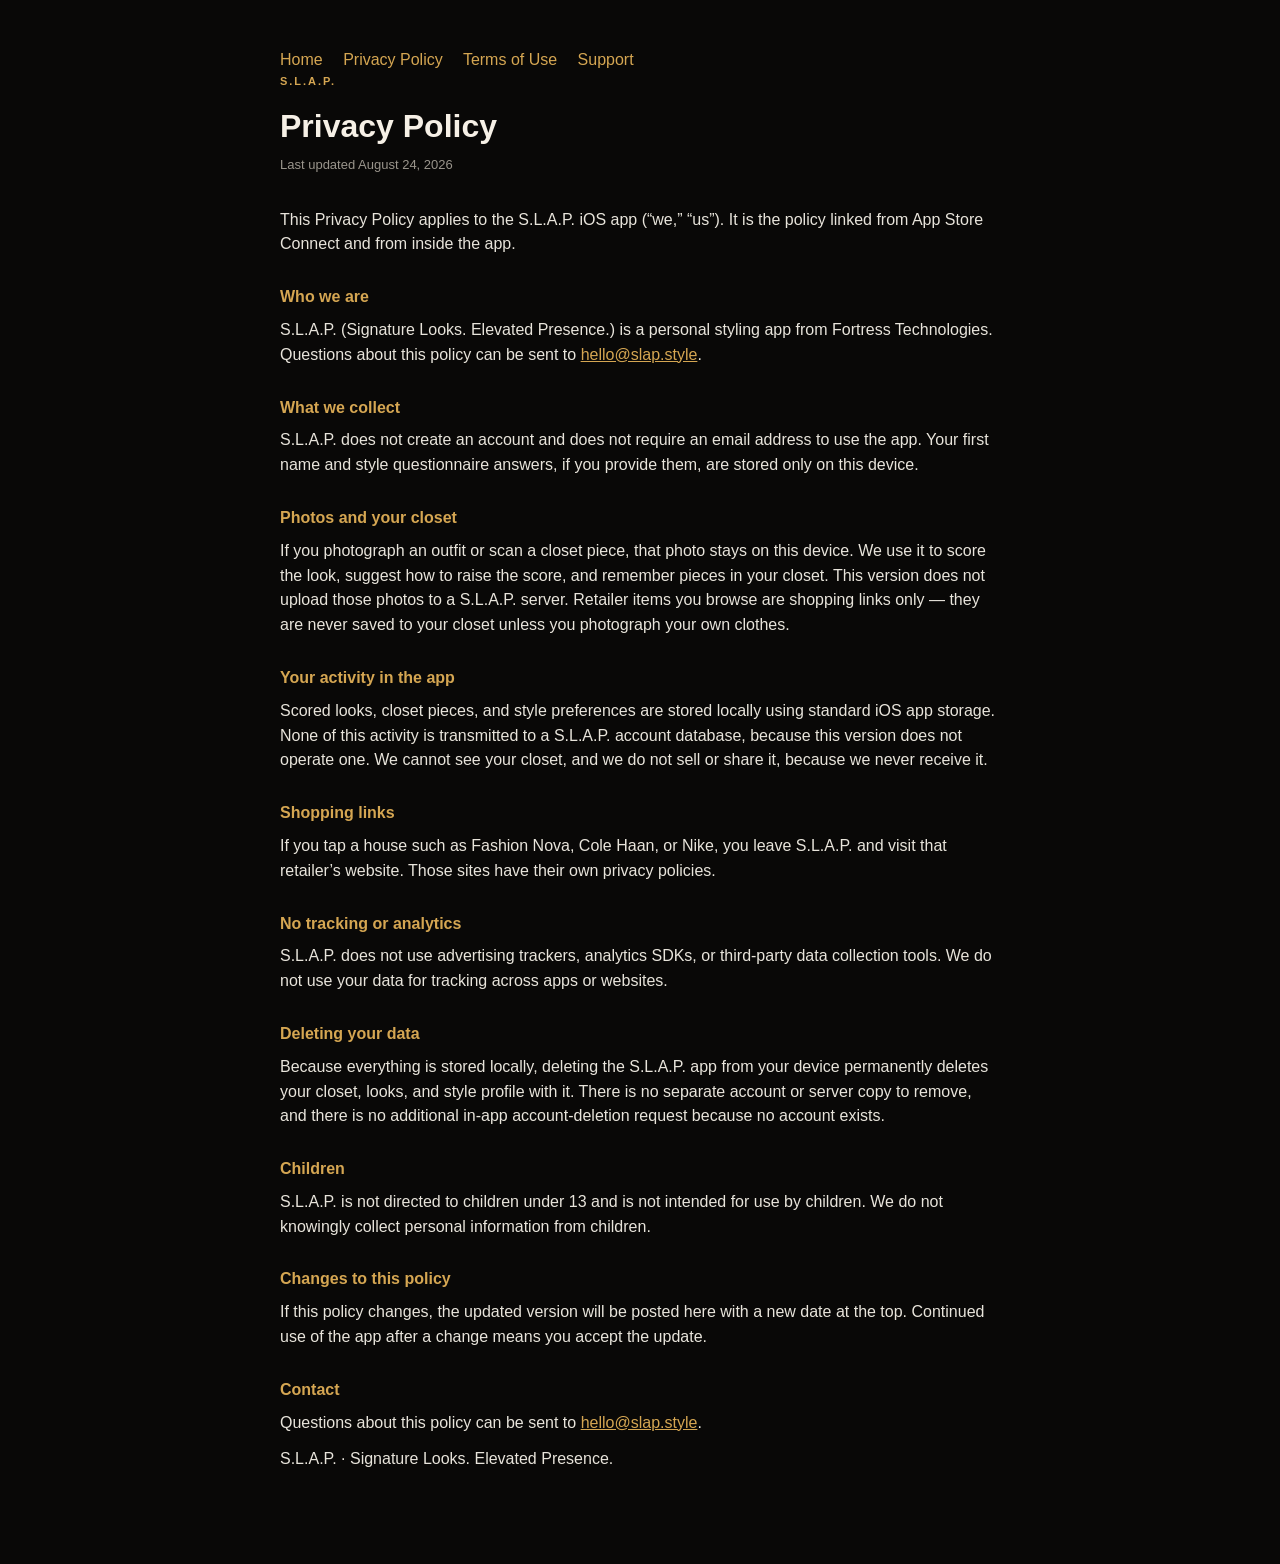
==== privacy.html @ b3d641ee "Publish S.L.A.P. privacy, terms, and support pages." ====
<!DOCTYPE html>
<html lang="en">
<head>
  <meta charset="utf-8" />
  <meta name="viewport" content="width=device-width, initial-scale=1" />
  <title>S.L.A.P. — Privacy Policy</title>
  <link rel="canonical" href="https://trarellt-pixel.github.io/slap-legal/privacy.html" />
  <link rel="stylesheet" href="styles.css" />
</head>
<body>
  <main>
    <nav>
      <a href="index.html">Home</a>
      <a href="privacy.html">Privacy Policy</a>
      <a href="terms.html">Terms of Use</a>
      <a href="support.html">Support</a>
    </nav>
    <p class="eyebrow">S.L.A.P.</p>
    <h1>Privacy Policy</h1>
    <p class="updated">Last updated August 24, 2026</p>
    <p>This Privacy Policy applies to the S.L.A.P. iOS app (“we,” “us”). It is the policy linked from App Store Connect and from inside the app.</p>

    <h2>Who we are</h2>
    <p>S.L.A.P. (Signature Looks. Elevated Presence.) is a personal styling app from Fortress Technologies. Questions about this policy can be sent to <a href="mailto:hello@slap.style">hello@slap.style</a>.</p>

    <h2>What we collect</h2>
    <p>S.L.A.P. does not create an account and does not require an email address to use the app. Your first name and style questionnaire answers, if you provide them, are stored only on this device.</p>

    <h2>Photos and your closet</h2>
    <p>If you photograph an outfit or scan a closet piece, that photo stays on this device. We use it to score the look, suggest how to raise the score, and remember pieces in your closet. This version does not upload those photos to a S.L.A.P. server. Retailer items you browse are shopping links only — they are never saved to your closet unless you photograph your own clothes.</p>

    <h2>Your activity in the app</h2>
    <p>Scored looks, closet pieces, and style preferences are stored locally using standard iOS app storage. None of this activity is transmitted to a S.L.A.P. account database, because this version does not operate one. We cannot see your closet, and we do not sell or share it, because we never receive it.</p>

    <h2>Shopping links</h2>
    <p>If you tap a house such as Fashion Nova, Cole Haan, or Nike, you leave S.L.A.P. and visit that retailer’s website. Those sites have their own privacy policies.</p>

    <h2>No tracking or analytics</h2>
    <p>S.L.A.P. does not use advertising trackers, analytics SDKs, or third-party data collection tools. We do not use your data for tracking across apps or websites.</p>

    <h2>Deleting your data</h2>
    <p>Because everything is stored locally, deleting the S.L.A.P. app from your device permanently deletes your closet, looks, and style profile with it. There is no separate account or server copy to remove, and there is no additional in-app account-deletion request because no account exists.</p>

    <h2>Children</h2>
    <p>S.L.A.P. is not directed to children under 13 and is not intended for use by children. We do not knowingly collect personal information from children.</p>

    <h2>Changes to this policy</h2>
    <p>If this policy changes, the updated version will be posted here with a new date at the top. Continued use of the app after a change means you accept the update.</p>

    <h2>Contact</h2>
    <p>Questions about this policy can be sent to <a href="mailto:hello@slap.style">hello@slap.style</a>.</p>
    <p>S.L.A.P. · Signature Looks. Elevated Presence.</p>
  </main>
</body>
</html>
---- styles.css ----
:root { color-scheme: dark; }
body {
  margin: 0;
  font-family: -apple-system, BlinkMacSystemFont, "Segoe UI", sans-serif;
  background: #090807;
  color: #f6f0e6;
  line-height: 1.55;
}
main { max-width: 720px; margin: 0 auto; padding: 48px 24px 80px; }
.home { padding: 72px 24px; }
.eyebrow { color: #d5a652; letter-spacing: 0.18em; font-size: 11px; font-weight: 600; }
h1 { font-size: 32px; margin: 8px 0 4px; }
.home h1 { font-size: 36px; margin: 8px 0 16px; }
.updated, .lede { color: #9a958c; font-size: 13px; margin-bottom: 32px; }
.home p { color: #9a958c; }
h2 { color: #d5a652; font-size: 16px; margin: 28px 0 8px; }
p { margin: 0 0 12px; color: #e8e4db; }
ul { margin: 0 0 12px; padding-left: 20px; color: #e8e4db; }
li { margin: 0 0 8px; }
a { color: #d5a652; }
nav a { margin-right: 16px; text-decoration: none; }
.links a { font-size: 18px; display: inline-block; margin: 12px 20px 0 0; }
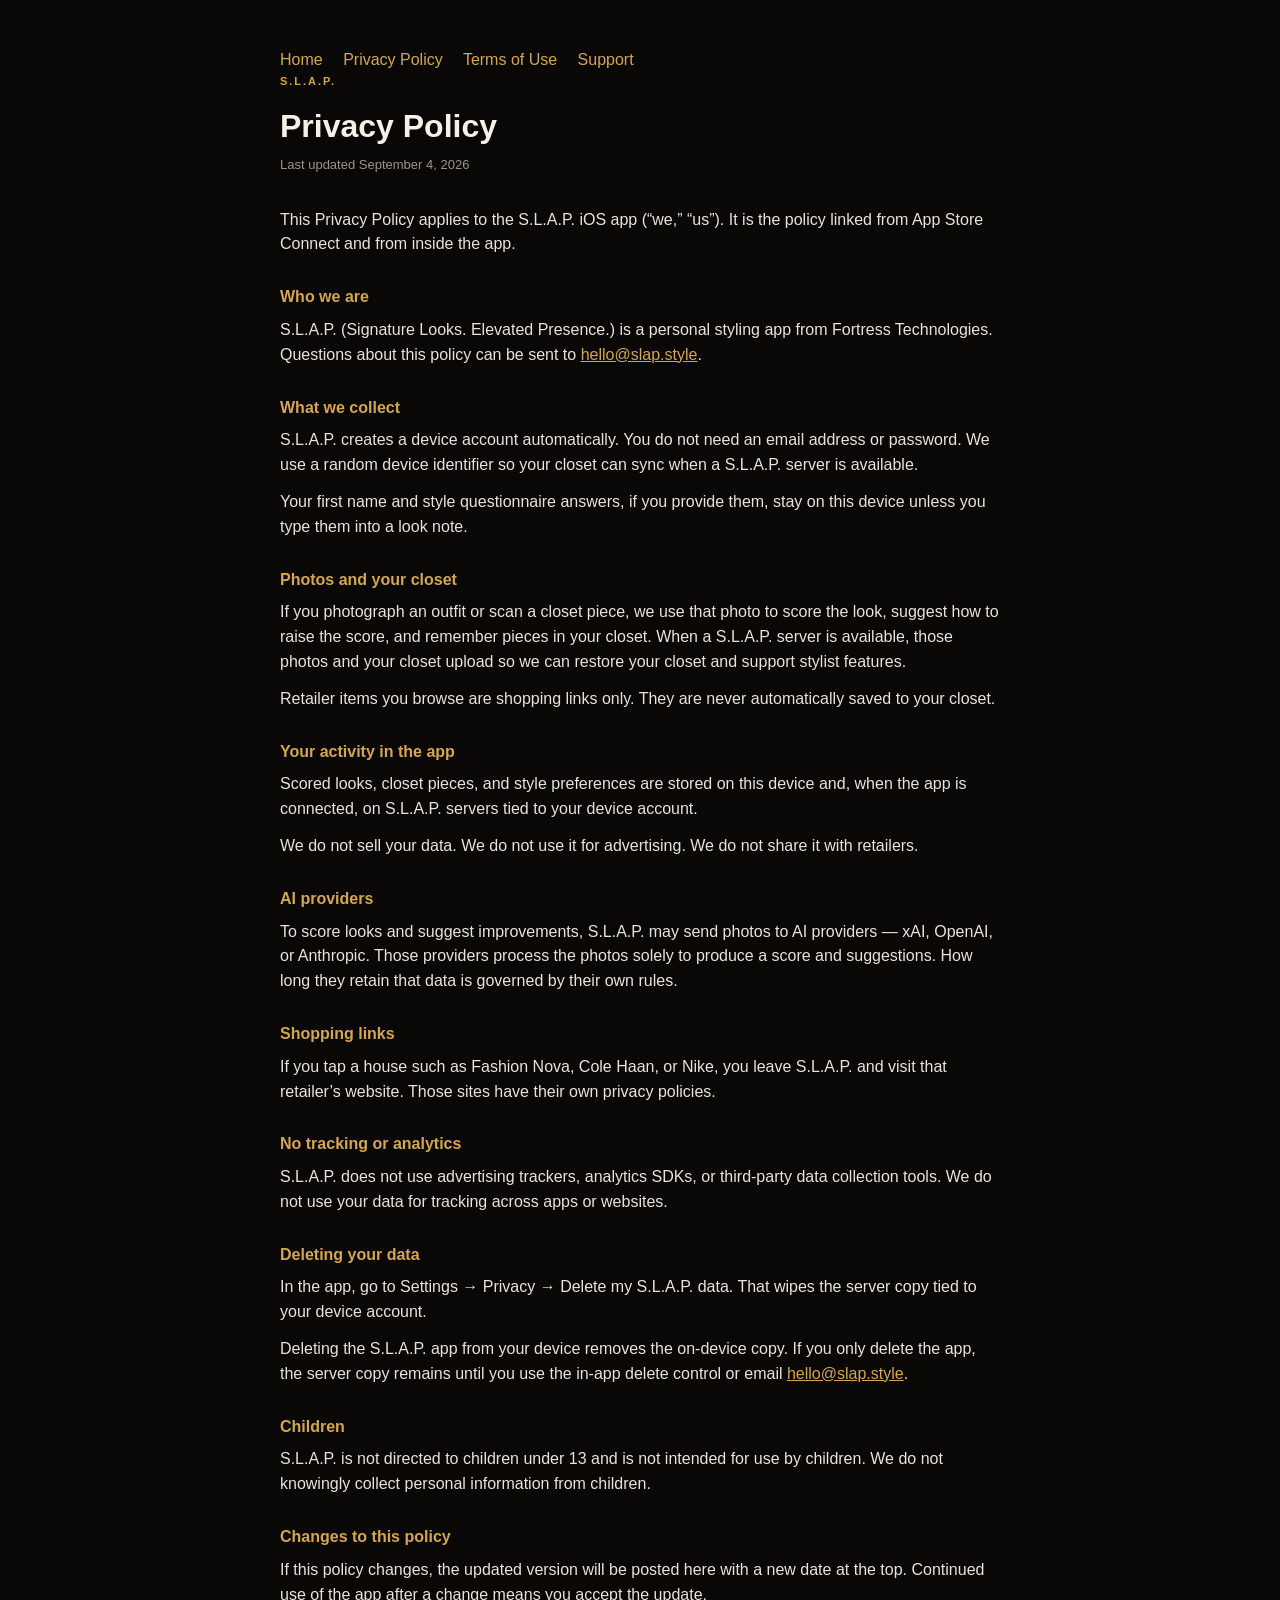
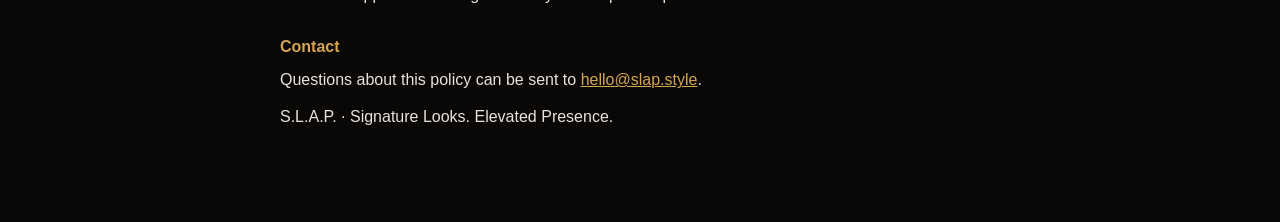
==== commit 6061de7d: "Update privacy, terms, and support for server-synced closet. Replace the on-device-only story with t" ====
--- a/privacy.html
+++ b/privacy.html
@@ -17,20 +17,26 @@
     </nav>
     <p class="eyebrow">S.L.A.P.</p>
     <h1>Privacy Policy</h1>
-    <p class="updated">Last updated August 24, 2026</p>
+    <p class="updated">Last updated September 4, 2026</p>
     <p>This Privacy Policy applies to the S.L.A.P. iOS app (“we,” “us”). It is the policy linked from App Store Connect and from inside the app.</p>
 
     <h2>Who we are</h2>
     <p>S.L.A.P. (Signature Looks. Elevated Presence.) is a personal styling app from Fortress Technologies. Questions about this policy can be sent to <a href="mailto:hello@slap.style">hello@slap.style</a>.</p>
 
     <h2>What we collect</h2>
-    <p>S.L.A.P. does not create an account and does not require an email address to use the app. Your first name and style questionnaire answers, if you provide them, are stored only on this device.</p>
+    <p>S.L.A.P. creates a device account automatically. You do not need an email address or password. We use a random device identifier so your closet can sync when a S.L.A.P. server is available.</p>
+    <p>Your first name and style questionnaire answers, if you provide them, stay on this device unless you type them into a look note.</p>
 
     <h2>Photos and your closet</h2>
-    <p>If you photograph an outfit or scan a closet piece, that photo stays on this device. We use it to score the look, suggest how to raise the score, and remember pieces in your closet. This version does not upload those photos to a S.L.A.P. server. Retailer items you browse are shopping links only — they are never saved to your closet unless you photograph your own clothes.</p>
+    <p>If you photograph an outfit or scan a closet piece, we use that photo to score the look, suggest how to raise the score, and remember pieces in your closet. When a S.L.A.P. server is available, those photos and your closet upload so we can restore your closet and support stylist features.</p>
+    <p>Retailer items you browse are shopping links only. They are never automatically saved to your closet.</p>
 
     <h2>Your activity in the app</h2>
-    <p>Scored looks, closet pieces, and style preferences are stored locally using standard iOS app storage. None of this activity is transmitted to a S.L.A.P. account database, because this version does not operate one. We cannot see your closet, and we do not sell or share it, because we never receive it.</p>
+    <p>Scored looks, closet pieces, and style preferences are stored on this device and, when the app is connected, on S.L.A.P. servers tied to your device account.</p>
+    <p>We do not sell your data. We do not use it for advertising. We do not share it with retailers.</p>
+
+    <h2>AI providers</h2>
+    <p>To score looks and suggest improvements, S.L.A.P. may send photos to AI providers — xAI, OpenAI, or Anthropic. Those providers process the photos solely to produce a score and suggestions. How long they retain that data is governed by their own rules.</p>
 
     <h2>Shopping links</h2>
     <p>If you tap a house such as Fashion Nova, Cole Haan, or Nike, you leave S.L.A.P. and visit that retailer’s website. Those sites have their own privacy policies.</p>
@@ -39,7 +45,8 @@
     <p>S.L.A.P. does not use advertising trackers, analytics SDKs, or third-party data collection tools. We do not use your data for tracking across apps or websites.</p>
 
     <h2>Deleting your data</h2>
-    <p>Because everything is stored locally, deleting the S.L.A.P. app from your device permanently deletes your closet, looks, and style profile with it. There is no separate account or server copy to remove, and there is no additional in-app account-deletion request because no account exists.</p>
+    <p>In the app, go to Settings → Privacy → Delete my S.L.A.P. data. That wipes the server copy tied to your device account.</p>
+    <p>Deleting the S.L.A.P. app from your device removes the on-device copy. If you only delete the app, the server copy remains until you use the in-app delete control or email <a href="mailto:hello@slap.style">hello@slap.style</a>.</p>
 
     <h2>Children</h2>
     <p>S.L.A.P. is not directed to children under 13 and is not intended for use by children. We do not knowingly collect personal information from children.</p>
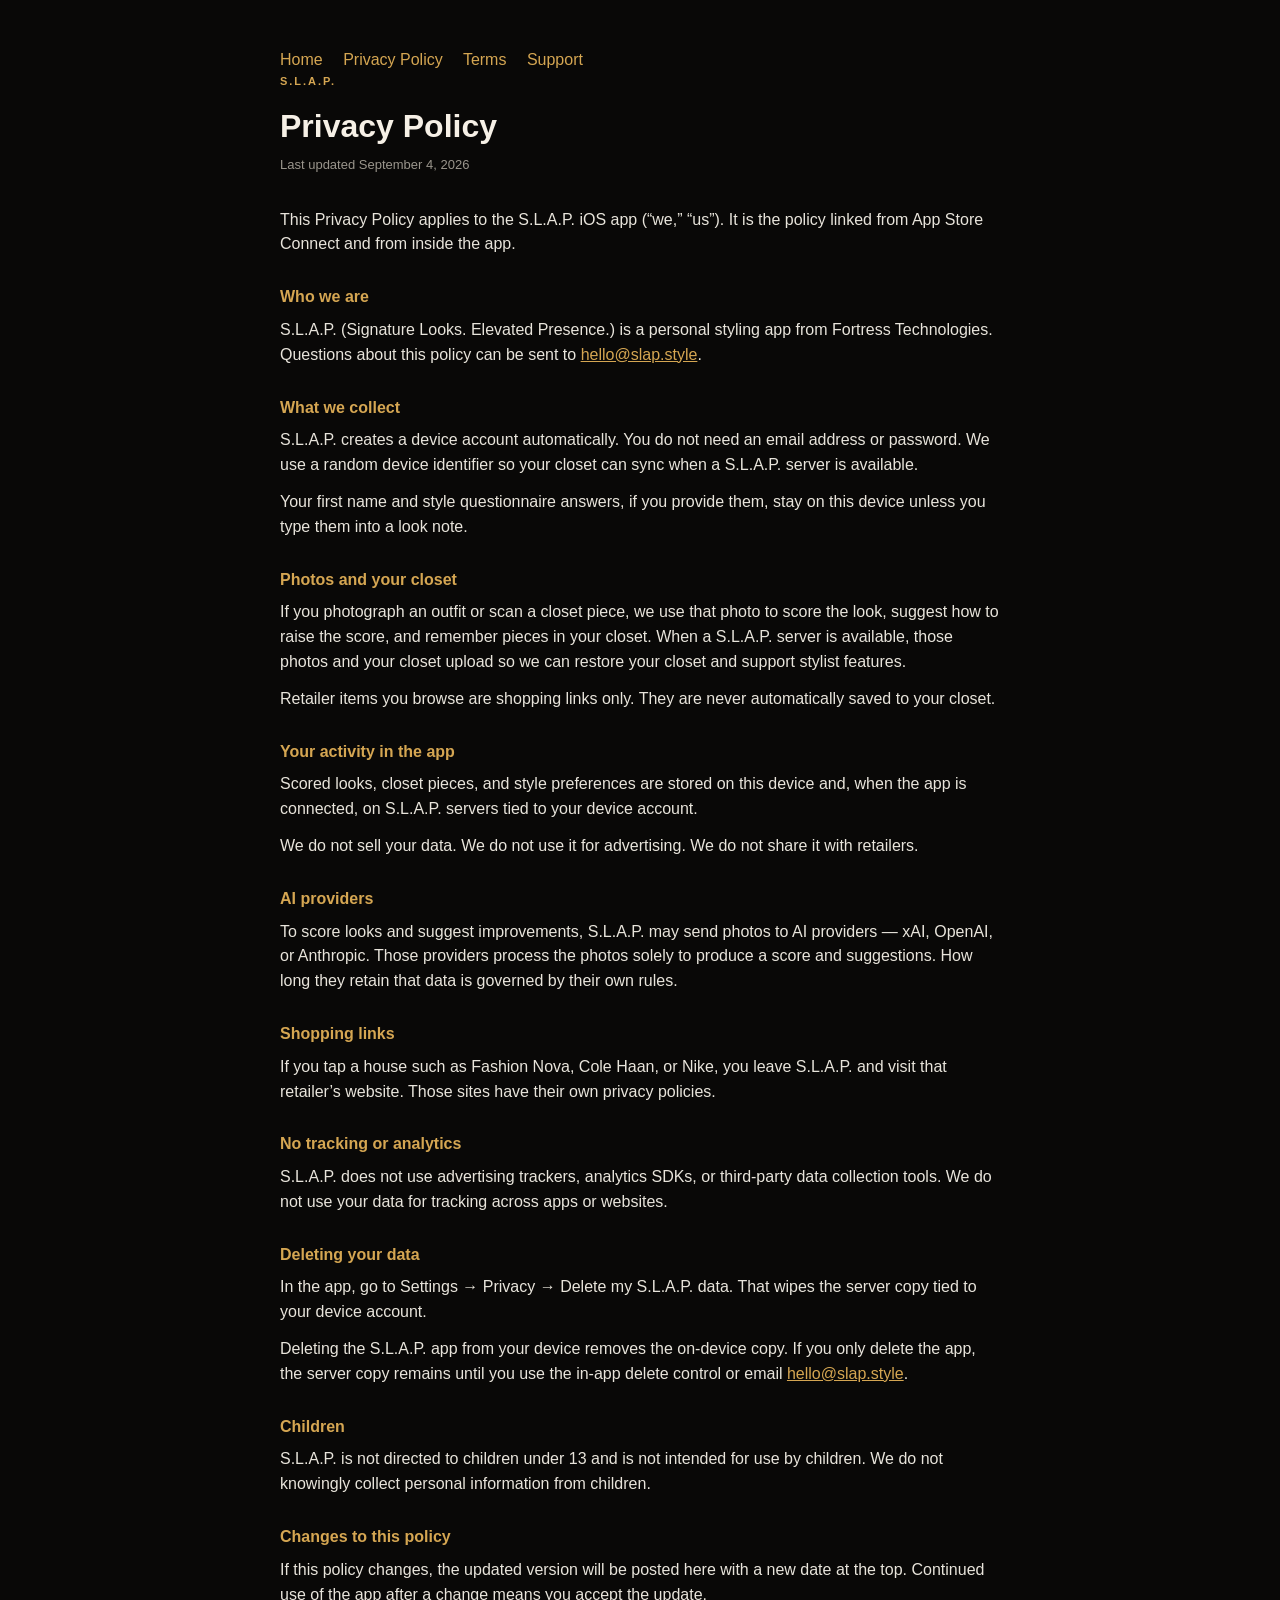
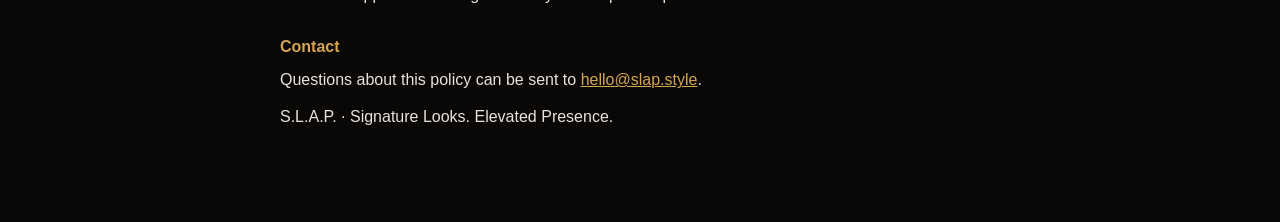
==== commit 12d69482: "Publish full Terms and Conditions for the App Store listing. Reviewers need a terms page that covers" ====
--- a/privacy.html
+++ b/privacy.html
@@ -12,7 +12,7 @@
     <nav>
       <a href="index.html">Home</a>
       <a href="privacy.html">Privacy Policy</a>
-      <a href="terms.html">Terms of Use</a>
+      <a href="terms.html">Terms</a>
       <a href="support.html">Support</a>
     </nav>
     <p class="eyebrow">S.L.A.P.</p>
